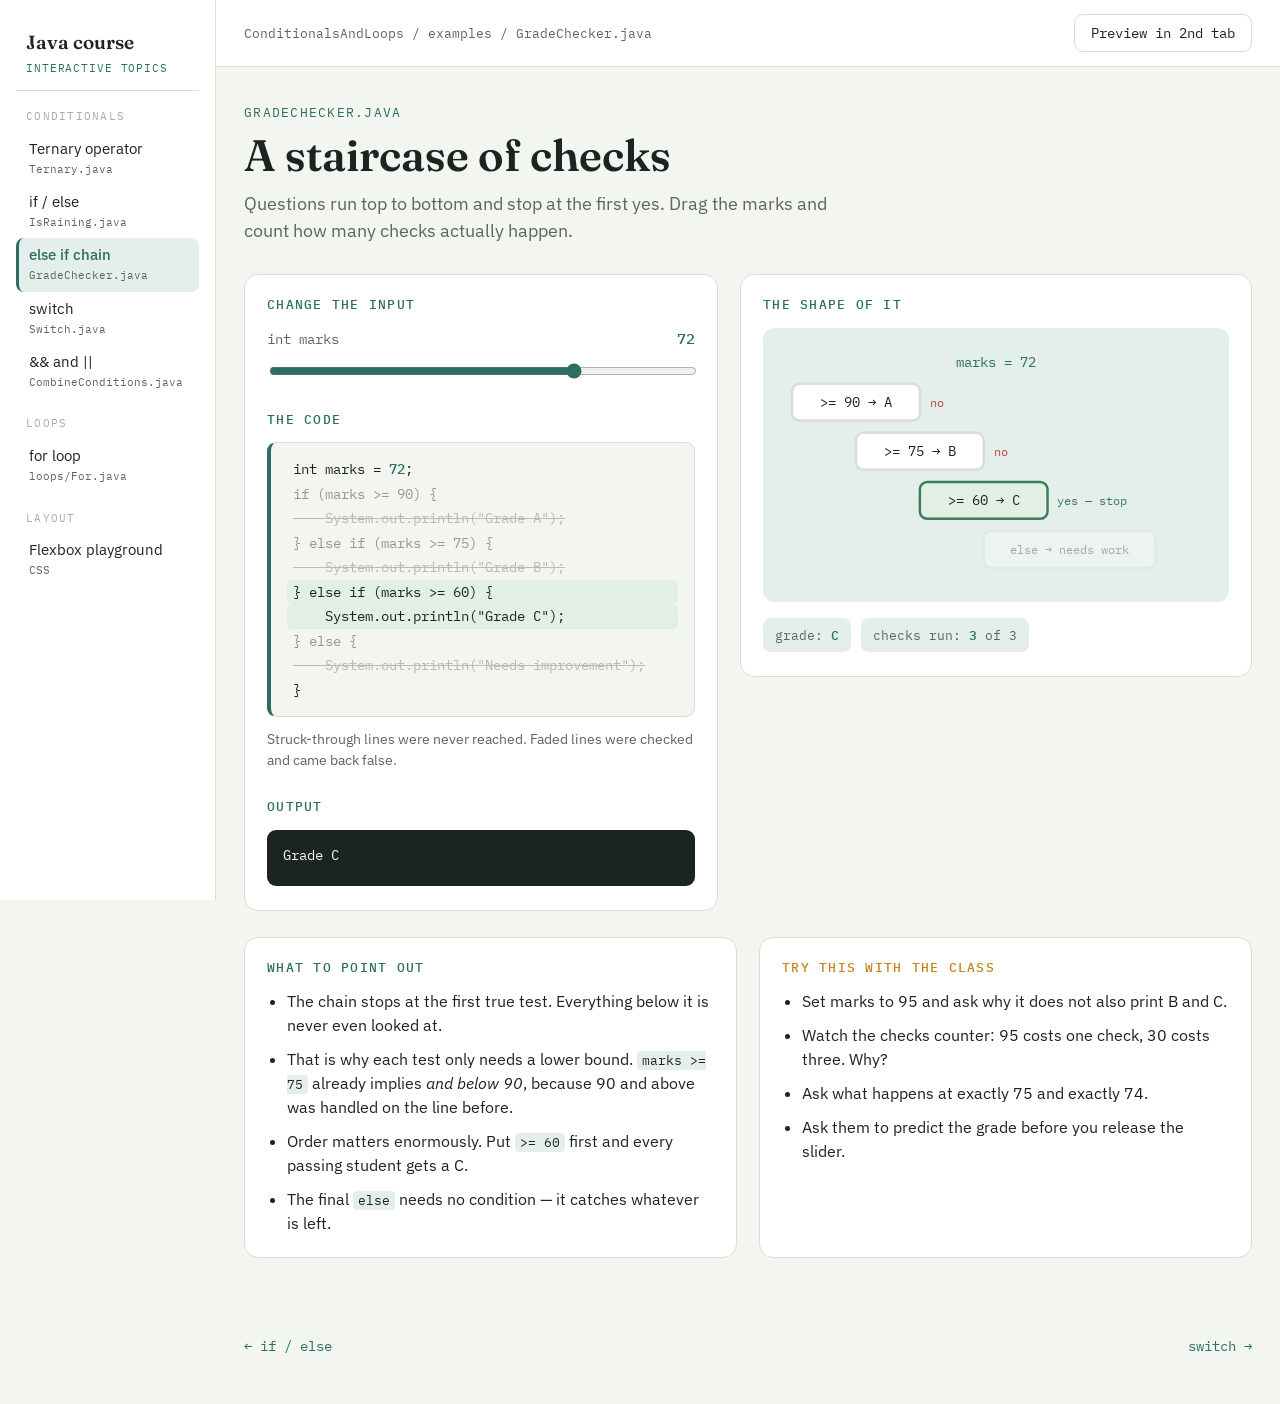
==== html/else-if.html @ 0fa613ed "first commit" ====
<!doctype html>
<html lang="en">
<head>
<meta charset="utf-8">
<meta name="viewport" content="width=device-width, initial-scale=1">
<title>else if chain · Java course</title>
<link rel="preconnect" href="https://fonts.googleapis.com">
<link rel="preconnect" href="https://fonts.gstatic.com" crossorigin>
<link rel="stylesheet" href="https://fonts.googleapis.com/css2?family=Fraunces:opsz,wght@9..144,600&family=IBM+Plex+Sans:wght@400;500;600&family=IBM+Plex+Mono:wght@400;500&display=swap">
<link rel="stylesheet" href="css/style.css">
</head>
<body data-topic="else-if">

<aside class="sidebar" id="sidebar"></aside>

<div class="main-col">

<div class="preview-bar">
  <span id="preview-badge">Live preview &mdash; controlled from the other tab</span>
  <span>else if chain</span>
</div>

<header class="topbar">
  <span class="crumb">ConditionalsAndLoops / examples / GradeChecker.java</span>
  <span class="topbar-right"><span id="pop-slot"></span></span>
</header>

<main class="topic">
  <div class="intro">
    <p class="eyebrow">GradeChecker.java</p>
    <h1>A staircase of checks</h1>
    <p class="lede">Questions run top to bottom and stop at the first yes. Drag the marks and count how many checks actually happen.</p>
  </div>

  <div class="workbench">

    <section class="panel panel-preview">
      <h2>The shape of it</h2>
      <div class="stage">
        <svg viewBox="0 0 360 200" role="img" aria-label="A staircase of grade bands">
          <text id="g-input" x="180" y="20" text-anchor="middle" class="d-text" fill="var(--accent)">marks = 72</text>

          <g id="g-step-0">
            <rect x="14" y="34" width="104" height="30" rx="6" fill="var(--surface)" stroke="var(--line)" stroke-width="2"/>
            <text x="66" y="53" text-anchor="middle" class="d-text" fill="currentColor">&gt;= 90 &#8594; A</text>
            <text id="g-mark-0" x="126" y="53" class="d-text" font-size="10" fill="var(--no)">no</text>
          </g>

          <g id="g-step-1">
            <rect x="66" y="74" width="104" height="30" rx="6" fill="var(--surface)" stroke="var(--line)" stroke-width="2"/>
            <text x="118" y="93" text-anchor="middle" class="d-text" fill="currentColor">&gt;= 75 &#8594; B</text>
            <text id="g-mark-1" x="178" y="93" class="d-text" font-size="10" fill="var(--no)">no</text>
          </g>

          <g id="g-step-2">
            <rect x="118" y="114" width="104" height="30" rx="6" fill="var(--surface)" stroke="var(--line)" stroke-width="2"/>
            <text x="170" y="133" text-anchor="middle" class="d-text" fill="currentColor">&gt;= 60 &#8594; C</text>
            <text id="g-mark-2" x="230" y="133" class="d-text" font-size="10" fill="var(--no)">no</text>
          </g>

          <g id="g-step-3">
            <rect x="170" y="154" width="140" height="30" rx="6" fill="var(--surface)" stroke="var(--line)" stroke-width="2"/>
            <text x="240" y="173" text-anchor="middle" class="d-text" font-size="10" fill="currentColor">else &#8594; needs work</text>
          </g>
        </svg>
      </div>

      <div class="facts">
        <span class="fact">grade: <b id="g-fact-grade">C</b></span>
        <span class="fact">checks run: <b id="g-fact-checks">3</b> of 3</span>
      </div>
    </section>

    <section class="panel stack panel-controls">
      <div>
        <h2>Change the input</h2>
        <div class="controls">
          <div class="ctrl">
            <label for="marks">int marks <span class="val" id="marks-val">72</span></label>
            <input type="range" id="marks" min="0" max="100" value="72">
          </div>
        </div>
      </div>

      <div>
        <h2>The code</h2>
        <pre class="code"><code><span class="ln" data-line="1">int marks = <i class="v" data-var="marks">72</i>;</span><span class="ln" data-line="2"></span><span class="ln" data-line="3">if (marks &gt;= 90) {</span><span class="ln" data-line="4">    System.out.println("Grade A");</span><span class="ln" data-line="5">} else if (marks &gt;= 75) {</span><span class="ln" data-line="6">    System.out.println("Grade B");</span><span class="ln" data-line="7">} else if (marks &gt;= 60) {</span><span class="ln" data-line="8">    System.out.println("Grade C");</span><span class="ln" data-line="9">} else {</span><span class="ln" data-line="10">    System.out.println("Needs improvement");</span><span class="ln" data-line="11">}</span></code></pre>
        <p class="hint" style="margin:12px 0 0">Struck-through lines were never reached. Faded lines were checked and came back false.</p>
      </div>

      <div>
        <h2>Output</h2>
        <div class="console" id="g-out"></div>
      </div>
    </section>

  </div>

  <div class="notes">
    <div class="note">
      <h3>What to point out</h3>
      <ul>
        <li>The chain stops at the first true test. Everything below it is never even looked at.</li>
        <li>That is why each test only needs a lower bound. <code>marks &gt;= 75</code> already implies <em>and below 90</em>, because 90 and above was handled on the line before.</li>
        <li>Order matters enormously. Put <code>&gt;= 60</code> first and every passing student gets a C.</li>
        <li>The final <code>else</code> needs no condition &mdash; it catches whatever is left.</li>
      </ul>
    </div>
    <div class="note try">
      <h3>Try this with the class</h3>
      <ul>
        <li>Set marks to 95 and ask why it does not also print B and C.</li>
        <li>Watch the checks counter: 95 costs one check, 30 costs three. Why?</li>
        <li>Ask what happens at exactly 75 and exactly 74.</li>
        <li>Ask them to predict the grade before you release the slider.</li>
      </ul>
    </div>
  </div>
</main>

<nav class="pagenav">
  <a href="if-else.html">&larr; if / else</a>
  <a href="switch.html">switch &rarr;</a>
</nav>

</div>

<script src="js/common.js"></script>
<script src="js/else-if.js"></script>
</body>
</html>
---- html/css/style.css ----
/* Java course · shared styles
   Palette and type match the printed diagram slides in ConditionalsAndLoops/examples. */

:root {
  --bg: #F3F6F0;
  --surface: #FFFFFF;
  --panel: #E4EEEA;
  --ink: #1C2420;
  --ink-soft: #5B665F;
  --line: #D8DFD3;
  --accent: #2C6E63;
  --accent-soft: #E4EEEA;
  --yes: #3E7C59;
  --yes-soft: #E1EFE4;
  --no: #B8452C;
  --no-soft: #F6E4DE;
  --amber: #C4841B;
  --amber-soft: #F5E7CE;
  --dim: #A3AFA8;

  --sans: 'IBM Plex Sans', -apple-system, BlinkMacSystemFont, 'Segoe UI', Roboto, sans-serif;
  --serif: 'Fraunces', Georgia, 'Times New Roman', serif;
  --mono: 'IBM Plex Mono', Menlo, Consolas, 'Courier New', monospace;

  color-scheme: light;
}

@media (prefers-color-scheme: dark) {
  :root {
    --bg: #161A17;
    --surface: #1E2420;
    --panel: #212A26;
    --ink: #ECF1EA;
    --ink-soft: #9FAEA5;
    --line: #333D36;
    --accent: #6FBBAB;
    --accent-soft: #233530;
    --yes: #7FC79B;
    --yes-soft: #1F3327;
    --no: #E28A6E;
    --no-soft: #3A2621;
    --amber: #E0B15A;
    --amber-soft: #3A2E17;
    --dim: #6B7A72;
    color-scheme: dark;
  }
}

* { box-sizing: border-box; }

html, body { margin: 0; padding: 0; }

body {
  background: var(--bg);
  color: var(--ink);
  font-family: var(--sans);
  font-size: 16px;
  line-height: 1.5;
  -webkit-font-smoothing: antialiased;
}

a { color: var(--accent); }

h1, h2, h3 { text-wrap: balance; }

/* ---------------------------------------------------------------- shell */

body { display: flex; align-items: flex-start; }

.main-col { flex: 1; min-width: 0; }

/* ---------------------------------------------------------------- sidebar */

.sidebar {
  flex: 0 0 216px;
  position: sticky;
  top: 0;
  height: 100vh;
  overflow-y: auto;
  padding: 22px 16px 28px;
  background: var(--surface);
  border-right: 1px solid var(--line);
}

.side-home {
  display: block;
  text-decoration: none;
  color: inherit;
  padding: 6px 10px 14px;
  border-bottom: 1px solid var(--line);
  margin-bottom: 16px;
}

.side-title {
  display: block;
  font-family: var(--serif);
  font-weight: 600;
  font-size: 19px;
  color: var(--ink);
}

.side-sub {
  display: block;
  font-family: var(--mono);
  font-size: 11px;
  letter-spacing: 0.08em;
  text-transform: uppercase;
  color: var(--accent);
  margin-top: 3px;
}

.side-group {
  font-family: var(--mono);
  font-size: 10.5px;
  letter-spacing: 0.12em;
  text-transform: uppercase;
  color: var(--dim);
  margin: 18px 0 7px;
  padding-left: 10px;
}

.side-list { list-style: none; margin: 0; padding: 0; }

.side-list a {
  display: block;
  padding: 8px 10px;
  border-radius: 8px;
  text-decoration: none;
  color: var(--ink);
  border-left: 3px solid transparent;
}

.side-list a:hover { background: var(--panel); }

.side-list a.current {
  background: var(--accent-soft);
  border-left-color: var(--accent);
}

.side-label { display: block; font-size: 14.5px; line-height: 1.3; }

.side-list a.current .side-label { color: var(--accent); font-weight: 500; }

.side-file {
  display: block;
  font-family: var(--mono);
  font-size: 11px;
  color: var(--ink-soft);
  margin-top: 2px;
}

@media (max-width: 900px) {
  body { display: block; }
  .sidebar {
    position: static;
    height: auto;
    width: auto;
    border-right: 0;
    border-bottom: 1px solid var(--line);
    padding: 14px 18px;
  }
  .side-home { border-bottom: 0; margin-bottom: 10px; padding-bottom: 8px; }
  .side-group { display: none; }
  .side-list {
    display: flex;
    gap: 8px;
    overflow-x: auto;
    padding-bottom: 4px;
  }
  .side-list a {
    border-left: 0;
    border-bottom: 3px solid transparent;
    white-space: nowrap;
    border-radius: 8px 8px 0 0;
  }
  .side-list a.current { border-left: 0; border-bottom-color: var(--accent); }
  .side-file { display: none; }
}

/* ---------------------------------------------------------------- top bar */

.topbar {
  display: flex;
  flex-wrap: wrap;
  gap: 8px 20px;
  align-items: center;
  justify-content: space-between;
  padding: 14px 28px;
  border-bottom: 1px solid var(--line);
  background: var(--surface);
}

.topbar-right { display: flex; align-items: center; gap: 14px; }

.btn-pop {
  padding: 7px 14px;
  font-size: 12.5px;
  white-space: nowrap;
}

.btn-pop.is-live {
  border-color: var(--amber);
  color: var(--amber);
  background: var(--amber-soft);
}

.topbar .back {
  font-family: var(--mono);
  font-size: 13px;
  text-decoration: none;
  font-weight: 500;
}

.topbar .back:hover { text-decoration: underline; }

.topbar .crumb {
  font-family: var(--mono);
  font-size: 12.5px;
  color: var(--ink-soft);
}

/* ---------------------------------------------------------------- layout */

.topic, .home {
  max-width: 1180px;
  margin: 0 auto;
  padding: 36px 28px 56px;
}

.intro { max-width: 62ch; margin-bottom: 30px; }

.eyebrow {
  font-family: var(--mono);
  font-size: 12.5px;
  letter-spacing: 0.1em;
  text-transform: uppercase;
  color: var(--accent);
  margin: 0 0 10px;
}

.topic h1 {
  font-family: var(--serif);
  font-weight: 600;
  font-size: clamp(30px, 4.6vw, 44px);
  line-height: 1.06;
  margin: 0 0 12px;
}

.lede {
  font-size: 18px;
  color: var(--ink-soft);
  margin: 0;
}

/* Controls sit on the left, the live preview on the right. The markup keeps
   the preview first so it still reads sensibly without CSS; order swaps it. */
.workbench {
  display: grid;
  grid-template-columns: minmax(0, 1fr) minmax(0, 1.08fr);
  gap: 22px;
  align-items: start;
}

.workbench > .panel-preview { order: 2; }
.workbench > .panel-controls { order: 1; }

@media (max-width: 900px) {
  .workbench { grid-template-columns: minmax(0, 1fr); }
}

.workbench + .workbench { margin-top: 26px; }

.section-head {
  display: flex;
  align-items: baseline;
  gap: 14px;
  margin: 34px 0 14px;
  padding-bottom: 10px;
  border-bottom: 1px solid var(--line);
}

.section-head h2 {
  font-family: var(--serif);
  font-weight: 600;
  font-size: 25px;
  margin: 0;
}

.section-head .op {
  font-family: var(--mono);
  font-size: 15px;
  color: var(--accent);
  background: var(--accent-soft);
  padding: 3px 10px;
  border-radius: 7px;
}

.panel {
  background: var(--surface);
  border: 1px solid var(--line);
  border-radius: 14px;
  padding: 20px 22px 24px;
}

.panel h2 {
  font-family: var(--mono);
  font-size: 12.5px;
  font-weight: 500;
  letter-spacing: 0.1em;
  text-transform: uppercase;
  color: var(--accent);
  margin: 0 0 14px;
}

.panel h2 + .hint { margin-top: -8px; }

.hint {
  font-size: 14px;
  color: var(--ink-soft);
  margin: 0 0 16px;
}

.stack > * + * { margin-top: 26px; }

/* ---------------------------------------------------------------- diagram */

.stage {
  background: var(--panel);
  border-radius: 11px;
  padding: 14px 12px;
}

/* Base size is set here so that a font-size attribute on an individual
   <text> still wins — a class selector would override it. */
.stage svg { display: block; width: 100%; height: auto; font-size: 11px; }

/* shared diagram states, driven by JS */
.d-box { transition: fill .18s, stroke .18s, opacity .18s; }
.d-text { font-family: var(--mono); }
.is-off { opacity: 0.32; }

/* ---------------------------------------------------------------- controls */

.controls {
  display: flex;
  flex-direction: column;
  gap: 18px;
}

.ctrl { display: flex; flex-direction: column; gap: 7px; }

.ctrl > label,
.ctrl > .ctrl-label {
  display: flex;
  align-items: baseline;
  justify-content: space-between;
  gap: 12px;
  font-family: var(--mono);
  font-size: 13.5px;
  color: var(--ink-soft);
}

.ctrl .val {
  font-family: var(--mono);
  font-size: 15px;
  font-weight: 500;
  color: var(--accent);
  font-variant-numeric: tabular-nums;
}

input[type="range"] {
  width: 100%;
  accent-color: var(--accent);
  height: 22px;
}

select {
  font-family: var(--mono);
  font-size: 14px;
  padding: 7px 9px;
  border-radius: 8px;
  border: 1px solid var(--line);
  background: var(--surface);
  color: var(--ink);
  width: 100%;
}

/* segmented on/off switch */
.seg {
  display: inline-flex;
  border: 1px solid var(--line);
  border-radius: 9px;
  overflow: hidden;
  align-self: flex-start;
}

.seg button {
  font-family: var(--mono);
  font-size: 13.5px;
  padding: 8px 18px;
  border: 0;
  background: var(--surface);
  color: var(--ink-soft);
  cursor: pointer;
}

.seg button + button { border-left: 1px solid var(--line); }

.seg button[aria-pressed="true"] {
  background: var(--yes-soft);
  color: var(--yes);
  font-weight: 500;
}

.seg.seg-warn button[aria-pressed="true"] {
  background: var(--no-soft);
  color: var(--no);
}

.btn {
  font-family: var(--mono);
  font-size: 13.5px;
  padding: 9px 16px;
  border-radius: 9px;
  border: 1px solid var(--line);
  background: var(--surface);
  color: var(--ink);
  cursor: pointer;
}

.btn:hover { border-color: var(--accent); color: var(--accent); }

.btn-primary {
  background: var(--accent);
  border-color: var(--accent);
  color: var(--surface);
  font-weight: 500;
}

.btn-primary:hover { opacity: 0.88; color: var(--surface); }

.btn:disabled { opacity: 0.45; cursor: not-allowed; }

.btn-row { display: flex; flex-wrap: wrap; gap: 10px; }

:focus-visible { outline: 2px solid var(--accent); outline-offset: 2px; }

/* ---------------------------------------------------------------- code */

.code {
  font-family: var(--mono);
  font-size: 14px;
  line-height: 1.75;
  background: var(--bg);
  border: 1px solid var(--line);
  border-left: 4px solid var(--accent);
  border-radius: 9px;
  padding: 14px 16px;
  margin: 0;
  overflow-x: auto;
  tab-size: 4;
}

.code code { font: inherit; }

/* max-content keeps the highlight behind the whole line when it scrolls */
.code .ln {
  display: block;
  width: max-content;
  min-width: 100%;
  padding: 0 6px;
  border-radius: 5px;
  transition: background .18s, opacity .18s;
}

/* the line / branch Java actually runs */
.code .on { background: var(--yes-soft); }
.code .on-warn { background: var(--no-soft); }
.code .on-amber { background: var(--amber-soft); }

/* checked, but the answer was no */
.code .off { opacity: 0.45; }

/* never reached at all */
.code .skip { opacity: 0.28; text-decoration: line-through; text-decoration-thickness: 1px; }

.code i { font-style: normal; }

.code .v {
  color: var(--accent);
  font-weight: 500;
}

.code .cmt { color: var(--dim); }

/* ---------------------------------------------------------------- output */

.console {
  font-family: var(--mono);
  font-size: 14px;
  line-height: 1.7;
  background: var(--ink);
  color: var(--bg);
  border-radius: 9px;
  padding: 14px 16px;
  min-height: 56px;
  max-height: 260px;
  overflow-y: auto;
  white-space: pre-wrap;
  word-break: break-word;
}

@media (prefers-color-scheme: dark) {
  .console { background: #0E1210; color: #D7E2DA; }
}

.console .muted { color: var(--dim); }

/* small fact chips under a demo */
.facts {
  display: flex;
  flex-wrap: wrap;
  gap: 10px;
  margin-top: 16px;
}

.fact {
  background: var(--panel);
  border-radius: 8px;
  padding: 8px 12px;
  font-family: var(--mono);
  font-size: 12.5px;
  color: var(--ink-soft);
}

.fact b {
  color: var(--accent);
  font-weight: 500;
  font-variant-numeric: tabular-nums;
}

/* ---------------------------------------------------------------- notes */

.notes {
  margin-top: 26px;
  display: grid;
  grid-template-columns: repeat(auto-fit, minmax(280px, 1fr));
  gap: 22px;
}

.note {
  background: var(--surface);
  border: 1px solid var(--line);
  border-radius: 14px;
  padding: 20px 22px 22px;
}

.note h3 {
  font-family: var(--mono);
  font-size: 12.5px;
  font-weight: 500;
  letter-spacing: 0.1em;
  text-transform: uppercase;
  margin: 0 0 12px;
  color: var(--accent);
}

.note.try h3 { color: var(--amber); }

.note ul { margin: 0; padding-left: 20px; }
.note li { margin-bottom: 10px; }
.note li:last-child { margin-bottom: 0; }

.note code {
  font-family: var(--mono);
  font-size: 13px;
  background: var(--panel);
  padding: 1px 5px;
  border-radius: 4px;
}

/* ---------------------------------------------------------------- page nav */

.pagenav {
  max-width: 1180px;
  margin: 0 auto;
  padding: 22px 28px 48px;
  display: flex;
  justify-content: space-between;
  gap: 16px;
  font-family: var(--mono);
  font-size: 13.5px;
}

.pagenav a { text-decoration: none; }
.pagenav a:hover { text-decoration: underline; }
.pagenav span { color: var(--dim); }

/* ---------------------------------------------------------------- index */

.home h1 {
  font-family: var(--serif);
  font-weight: 600;
  font-size: clamp(34px, 6vw, 54px);
  line-height: 1.03;
  margin: 0 0 14px;
}

.home .lede { max-width: 58ch; }

.group { margin-top: 40px; }

.group > h2 {
  font-family: var(--mono);
  font-size: 12.5px;
  font-weight: 500;
  letter-spacing: 0.1em;
  text-transform: uppercase;
  color: var(--accent);
  margin: 0 0 16px;
  padding-bottom: 10px;
  border-bottom: 1px solid var(--line);
}

.cards {
  display: grid;
  grid-template-columns: repeat(auto-fit, minmax(270px, 1fr));
  gap: 18px;
}

.card {
  display: block;
  background: var(--surface);
  border: 1px solid var(--line);
  border-radius: 14px;
  padding: 20px 22px 22px;
  text-decoration: none;
  color: inherit;
  transition: border-color .16s, transform .16s;
}

.card:hover { border-color: var(--accent); transform: translateY(-2px); }

.card .thumb {
  background: var(--panel);
  border-radius: 9px;
  padding: 10px;
  margin-bottom: 14px;
}

.card .thumb svg { display: block; width: 100%; height: auto; }

.card .file {
  font-family: var(--mono);
  font-size: 12px;
  color: var(--ink-soft);
  margin: 0 0 5px;
}

.card .name {
  font-family: var(--serif);
  font-weight: 600;
  font-size: 20px;
  margin: 0 0 7px;
}

.card .desc {
  font-size: 14.5px;
  color: var(--ink-soft);
  margin: 0;
}

/* ------------------------------------------------------- preview-only tab */

/* Page opened as ?view=preview: only the diagrams, driven from the other tab. */

body.is-preview { display: block; }

body.is-preview .sidebar,
body.is-preview .topbar,
body.is-preview .intro,
body.is-preview .notes,
body.is-preview .pagenav,
body.is-preview .block-controls,
body.is-preview .section-head .op { display: none; }

body.is-preview .topic { max-width: 1100px; padding-top: 22px; }

body.is-preview .workbench { grid-template-columns: minmax(0, 1fr); gap: 18px; }

body.is-preview .panel-preview,
body.is-preview .panel-controls {
  border: 0;
  background: transparent;
  padding: 0;
}

body.is-preview .panel-preview { order: 0; }
body.is-preview .panel-controls { order: 1; }

body.is-preview .panel-preview > h2,
body.is-preview .panel-preview > .hint { display: none; }

body.is-preview .stage,
body.is-preview .flex-stage { padding: 26px 22px; }

body.is-preview .facts { justify-content: center; margin-top: 20px; }

body.is-preview .fact { font-size: 15px; padding: 10px 16px; }

/* the preview tab is for watching, not clicking */
body.is-preview .item { cursor: default; pointer-events: none; }

/* code and output get bigger, since they are being read from a distance */
body.is-preview .code { font-size: 16px; line-height: 1.8; }
body.is-preview .console { font-size: 16px; max-height: none; }
body.is-preview .panel-controls h2 { font-size: 13px; }
body.is-preview .panel-controls .hint { text-align: center; }

/* current control values, rebuilt on every update */
.preview-settings { display: none; }

body.is-preview .preview-settings {
  display: flex;
  flex-wrap: wrap;
  gap: 10px;
  justify-content: center;
  margin-top: 16px;
}

.pset {
  display: inline-flex;
  align-items: baseline;
  gap: 9px;
  background: var(--panel);
  border: 1px solid var(--line);
  border-radius: 9px;
  padding: 9px 15px;
  font-family: var(--mono);
  font-size: 14.5px;
}

.pset-k { color: var(--ink-soft); }
.pset-v { color: var(--accent); font-weight: 500; }
.pset.is-muted { opacity: 0.45; }
.pset.is-muted .pset-v { color: var(--ink-soft); }

body.is-preview .section-head {
  justify-content: center;
  margin: 26px 0 10px;
  border-bottom: 0;
}

.preview-bar {
  display: none;
  align-items: center;
  justify-content: space-between;
  gap: 16px;
  padding: 12px 28px;
  background: var(--amber-soft);
  border-bottom: 1px solid var(--line);
  font-family: var(--mono);
  font-size: 12.5px;
  color: var(--amber);
}

body.is-preview .preview-bar { display: flex; }
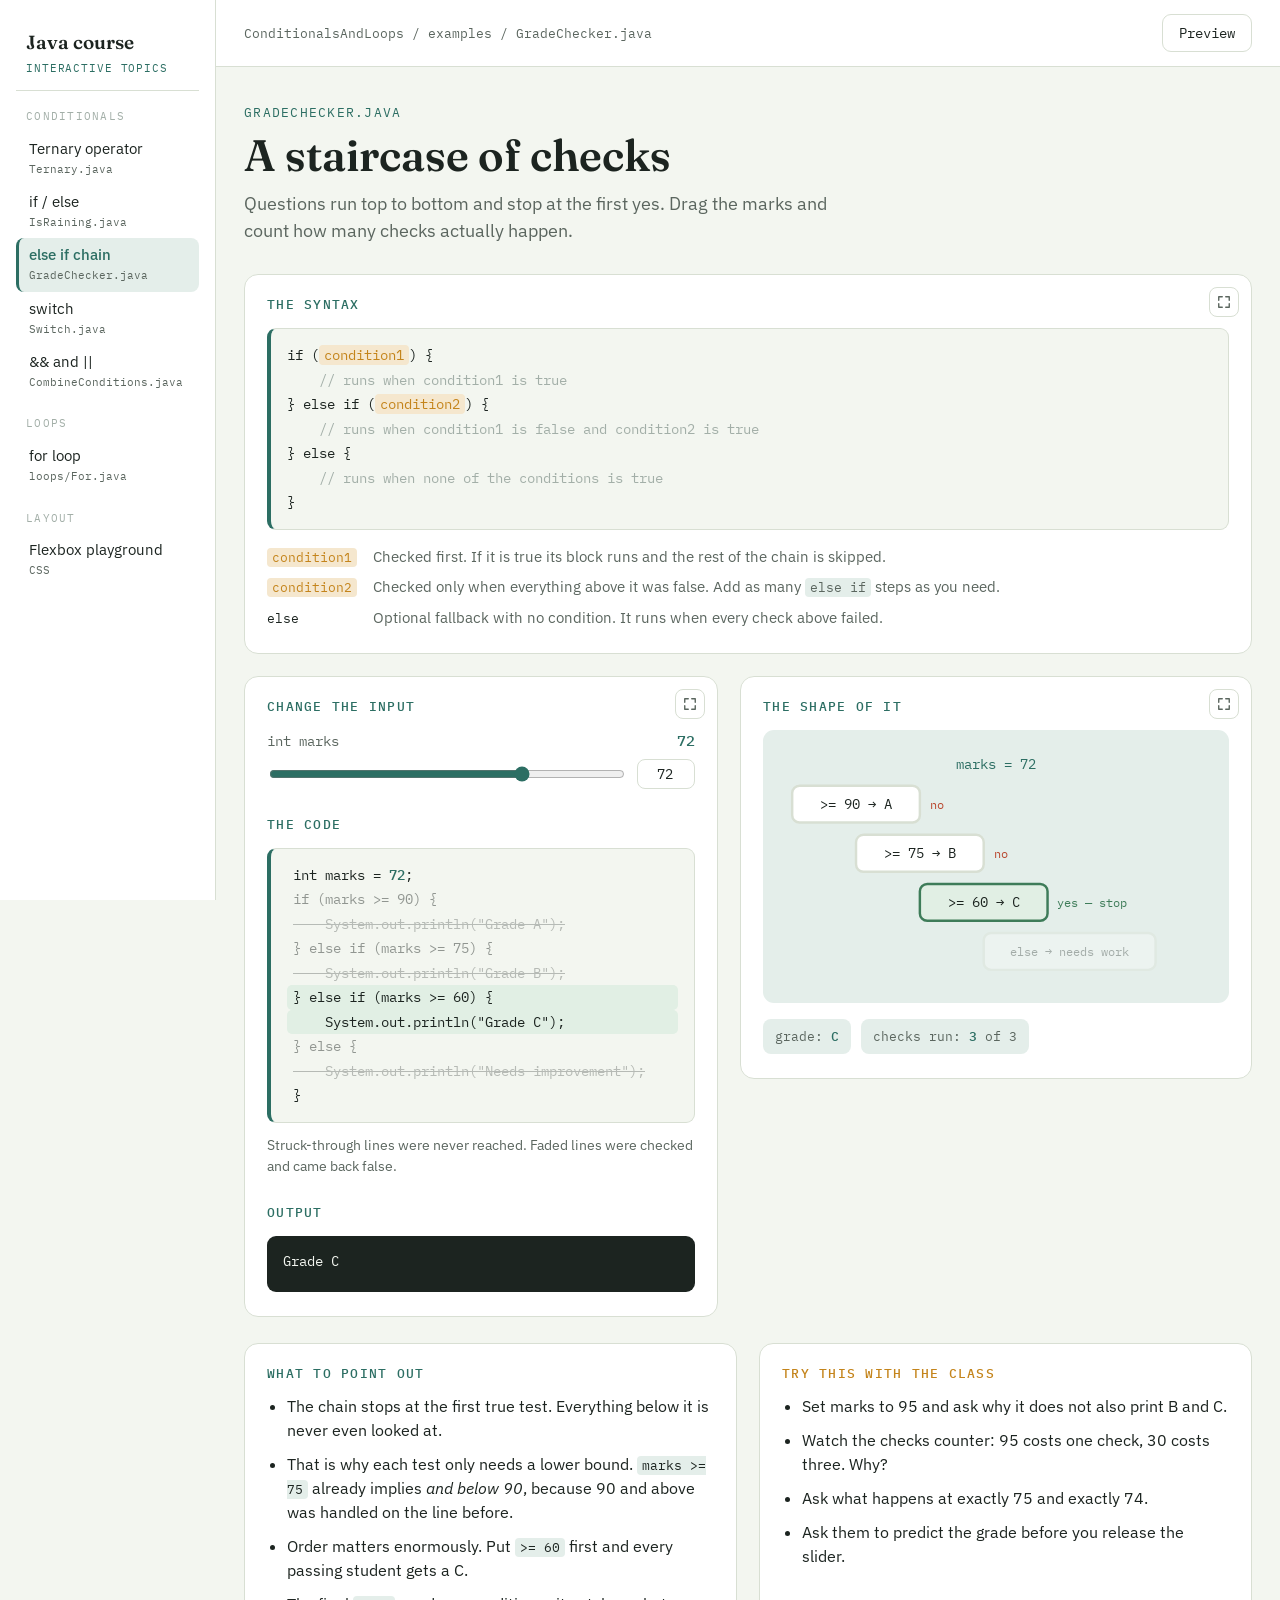
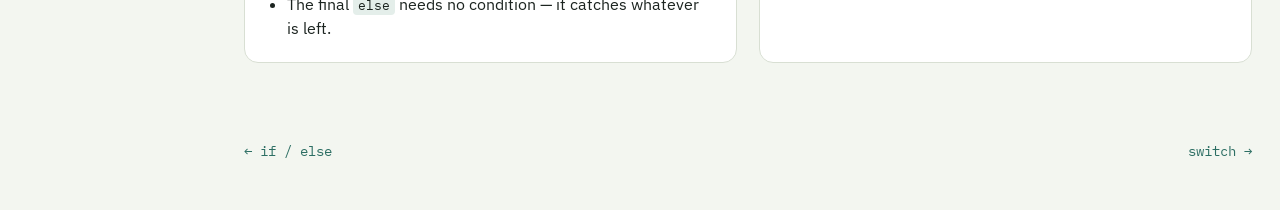
==== commit d57c4a79: "Add syntax panels for control structures and enhance styling" ====
--- a/html/else-if.html
+++ b/html/else-if.html
@@ -31,6 +31,22 @@
     <h1>A staircase of checks</h1>
     <p class="lede">Questions run top to bottom and stop at the first yes. Drag the marks and count how many checks actually happen.</p>
   </div>
+
+  <section class="panel syntax">
+    <h2>The syntax</h2>
+    <pre class="code"><code>if (<span class="slot">condition1</span>) {
+    <span class="cmt">// runs when condition1 is true</span>
+} else if (<span class="slot">condition2</span>) {
+    <span class="cmt">// runs when condition1 is false and condition2 is true</span>
+} else {
+    <span class="cmt">// runs when none of the conditions is true</span>
+}</code></pre>
+    <dl class="legend">
+      <dt><span class="slot">condition1</span></dt><dd>Checked first. If it is true its block runs and the rest of the chain is skipped.</dd>
+      <dt><span class="slot">condition2</span></dt><dd>Checked only when everything above it was false. Add as many <code>else if</code> steps as you need.</dd>
+      <dt>else</dt><dd>Optional fallback with no condition. It runs when every check above failed.</dd>
+    </dl>
+  </section>
 
   <div class="workbench">
 
--- a/html/css/style.css
+++ b/html/css/style.css
@@ -296,6 +296,7 @@
 }
 
 .panel {
+  position: relative;
   background: var(--surface);
   border: 1px solid var(--line);
   border-radius: 14px;
@@ -322,6 +323,104 @@
 
 .stack > * + * { margin-top: 26px; }
 
+/* ---------------------------------------------------------------- syntax */
+
+/* The general form of the statement, above the worked example. */
+.syntax { margin-bottom: 22px; }
+
+/* a placeholder the student replaces with their own code */
+.slot {
+  color: var(--amber);
+  background: var(--amber-soft);
+  border-radius: 4px;
+  padding: 1px 5px;
+}
+
+.legend {
+  display: grid;
+  grid-template-columns: max-content minmax(0, 1fr);
+  gap: 9px 16px;
+  align-items: baseline;
+  margin: 16px 0 0;
+  font-size: 14.5px;
+}
+
+.legend dt { font-family: var(--mono); font-size: 13px; }
+.legend dd { margin: 0; color: var(--ink-soft); }
+
+.legend code {
+  font-family: var(--mono);
+  font-size: 13px;
+  background: var(--panel);
+  padding: 1px 5px;
+  border-radius: 4px;
+}
+
+@media (max-width: 560px) {
+  .legend { grid-template-columns: minmax(0, 1fr); gap: 3px; }
+  .legend dd { margin-bottom: 9px; }
+}
+
+/* ---------------------------------------------------------------- maximize */
+
+/* A panel opened full screen in the same tab. The panel is not moved in the
+   DOM, only pinned over the page, so its controls and diagram stay live. */
+
+.btn-max {
+  position: absolute;
+  top: 12px;
+  right: 12px;
+  display: grid;
+  place-items: center;
+  width: 30px;
+  height: 30px;
+  padding: 0;
+  border-radius: 8px;
+  border: 1px solid var(--line);
+  background: var(--surface);
+  color: var(--ink-soft);
+  cursor: pointer;
+}
+
+.stack > .btn-max { margin-top: 0; }
+
+.btn-max:hover { border-color: var(--accent); color: var(--accent); }
+
+.btn-max svg {
+  width: 14px;
+  height: 14px;
+  fill: none;
+  stroke: currentColor;
+  stroke-width: 1.6;
+  stroke-linecap: round;
+  stroke-linejoin: round;
+}
+
+body.has-max { overflow: hidden; }
+
+.panel.is-max {
+  position: fixed;
+  inset: 0;
+  z-index: 100;
+  margin: 0;
+  border: 0;
+  border-radius: 0;
+  overflow: auto;
+  padding: 28px clamp(20px, 5vw, 64px) 36px;
+}
+
+/* stays in the corner while the panel scrolls */
+.panel.is-max > .btn-max { position: fixed; top: 16px; right: 20px; z-index: 1; }
+
+/* bigger, since a maximized panel is being read from a distance */
+.panel.is-max .code { font-size: 16px; line-height: 1.8; }
+.panel.is-max .console { font-size: 16px; max-height: none; }
+.panel.is-max .fact { font-size: 15px; padding: 10px 16px; }
+.panel.is-max .legend { font-size: 16px; }
+.panel.is-max .legend dt,
+.panel.is-max .legend code { font-size: 15px; }
+.panel.is-max .stage svg { max-height: calc(100vh - 200px); }
+
 /* ---------------------------------------------------------------- diagram */
 
 .stage {
@@ -373,6 +472,34 @@
   accent-color: var(--accent);
   height: 22px;
 }
+
+.range-row {
+  display: flex;
+  align-items: center;
+  gap: 10px;
+}
+
+.range-row input[type="range"] { flex: 1; min-width: 0; }
+
+.range-box {
+  flex: none;
+  font-family: var(--mono);
+  font-size: 14px;
+  font-variant-numeric: tabular-nums;
+  padding: 5px 6px;
+  border-radius: 8px;
+  border: 1px solid var(--line);
+  background: var(--surface);
+  color: var(--ink);
+  text-align: right;
+}
+
+.range-box:focus {
+  outline: 2px solid var(--accent);
+  outline-offset: 1px;
+}
+
+.range-box:disabled { opacity: 0.45; }
 
 select {
   font-family: var(--mono);
@@ -624,7 +751,8 @@
 
 .cards {
   display: grid;
-  grid-template-columns: repeat(auto-fit, minmax(270px, 1fr));
+  /* auto-fill, not auto-fit: a group with one card keeps a card's width */
+  grid-template-columns: repeat(auto-fill, minmax(270px, 1fr));
   gap: 18px;
 }
 
@@ -648,7 +776,7 @@
   margin-bottom: 14px;
 }
 
-.card .thumb svg { display: block; width: 100%; height: auto; }
+.card .thumb svg { display: block; width: 100%; height: auto; max-height: 120px; }
 
 .card .file {
   font-family: var(--mono);
@@ -684,9 +812,32 @@
 body.is-preview .block-controls,
 body.is-preview .section-head .op { display: none; }
 
-body.is-preview .topic { max-width: 1100px; padding-top: 22px; }
-
-body.is-preview .workbench { grid-template-columns: minmax(0, 1fr); gap: 18px; }
+/* the syntax panel stays, with the skeleton and its legend side by side so it
+   takes as little height as possible above the diagram */
+body.is-preview .syntax {
+  display: grid;
+  grid-template-columns: minmax(0, 1fr) minmax(0, 1fr);
+  gap: 0 28px;
+  align-items: start;
+  align-content: start;
+}
+body.is-preview .syntax > h2 { grid-column: 1 / -1; }
+body.is-preview .syntax .legend { margin-top: 0; font-size: 16px; }
+
+@media (max-width: 900px) {
+  body.is-preview .syntax { grid-template-columns: minmax(0, 1fr); }
+  body.is-preview .syntax .legend { margin-top: 16px; }
+}
+
+body.is-preview .topic { max-width: none; padding: 22px 28px 28px; }
+
+/* live preview (70%) on the left, code (30%) on the right at full height */
+body.is-preview .workbench {
+  grid-template-columns: minmax(0, 7fr) minmax(0, 3fr);
+  gap: 28px;
+  align-items: stretch;
+  min-height: calc(100vh - 120px);
+}
 
 body.is-preview .panel-preview,
 body.is-preview .panel-controls {
@@ -696,7 +847,37 @@
 }
 
 body.is-preview .panel-preview { order: 0; }
-body.is-preview .panel-controls { order: 1; }
+body.is-preview .panel-controls { order: 1; display: flex; flex-direction: column; }
+
+/* code and output split the column's height evenly (the flexbox page has
+   no output, so its CSS takes the whole column) */
+body.is-preview .panel-controls > div:not(.block-controls) {
+  flex: 1 1 0;
+  min-height: 0;
+  display: flex;
+  flex-direction: column;
+}
+body.is-preview .panel-controls > .block-controls + div:not(.block-controls) { margin-top: 0; }
+body.is-preview .panel-controls .code,
+body.is-preview .panel-controls .console {
+  flex: 1 1 0;
+  min-height: 0;
+  overflow-y: auto;
+}
+
+/* the code column is narrow, so wrap long lines instead of scrolling */
+body.is-preview .code { white-space: pre-wrap; overflow-wrap: anywhere; }
+body.is-preview .code .ln { width: auto; }
+
+/* keep the diagram from pushing the variables and output off screen */
+body.is-preview .stage svg { max-height: 62vh; }
+
+@media (max-width: 900px) {
+  body.is-preview .workbench { grid-template-columns: minmax(0, 1fr); min-height: 0; }
+  body.is-preview .panel-controls > div:not(.block-controls),
+  body.is-preview .panel-controls .code,
+  body.is-preview .panel-controls .console { flex: none; }
+}
 
 body.is-preview .panel-preview > h2,
 body.is-preview .panel-preview > .hint { display: none; }
